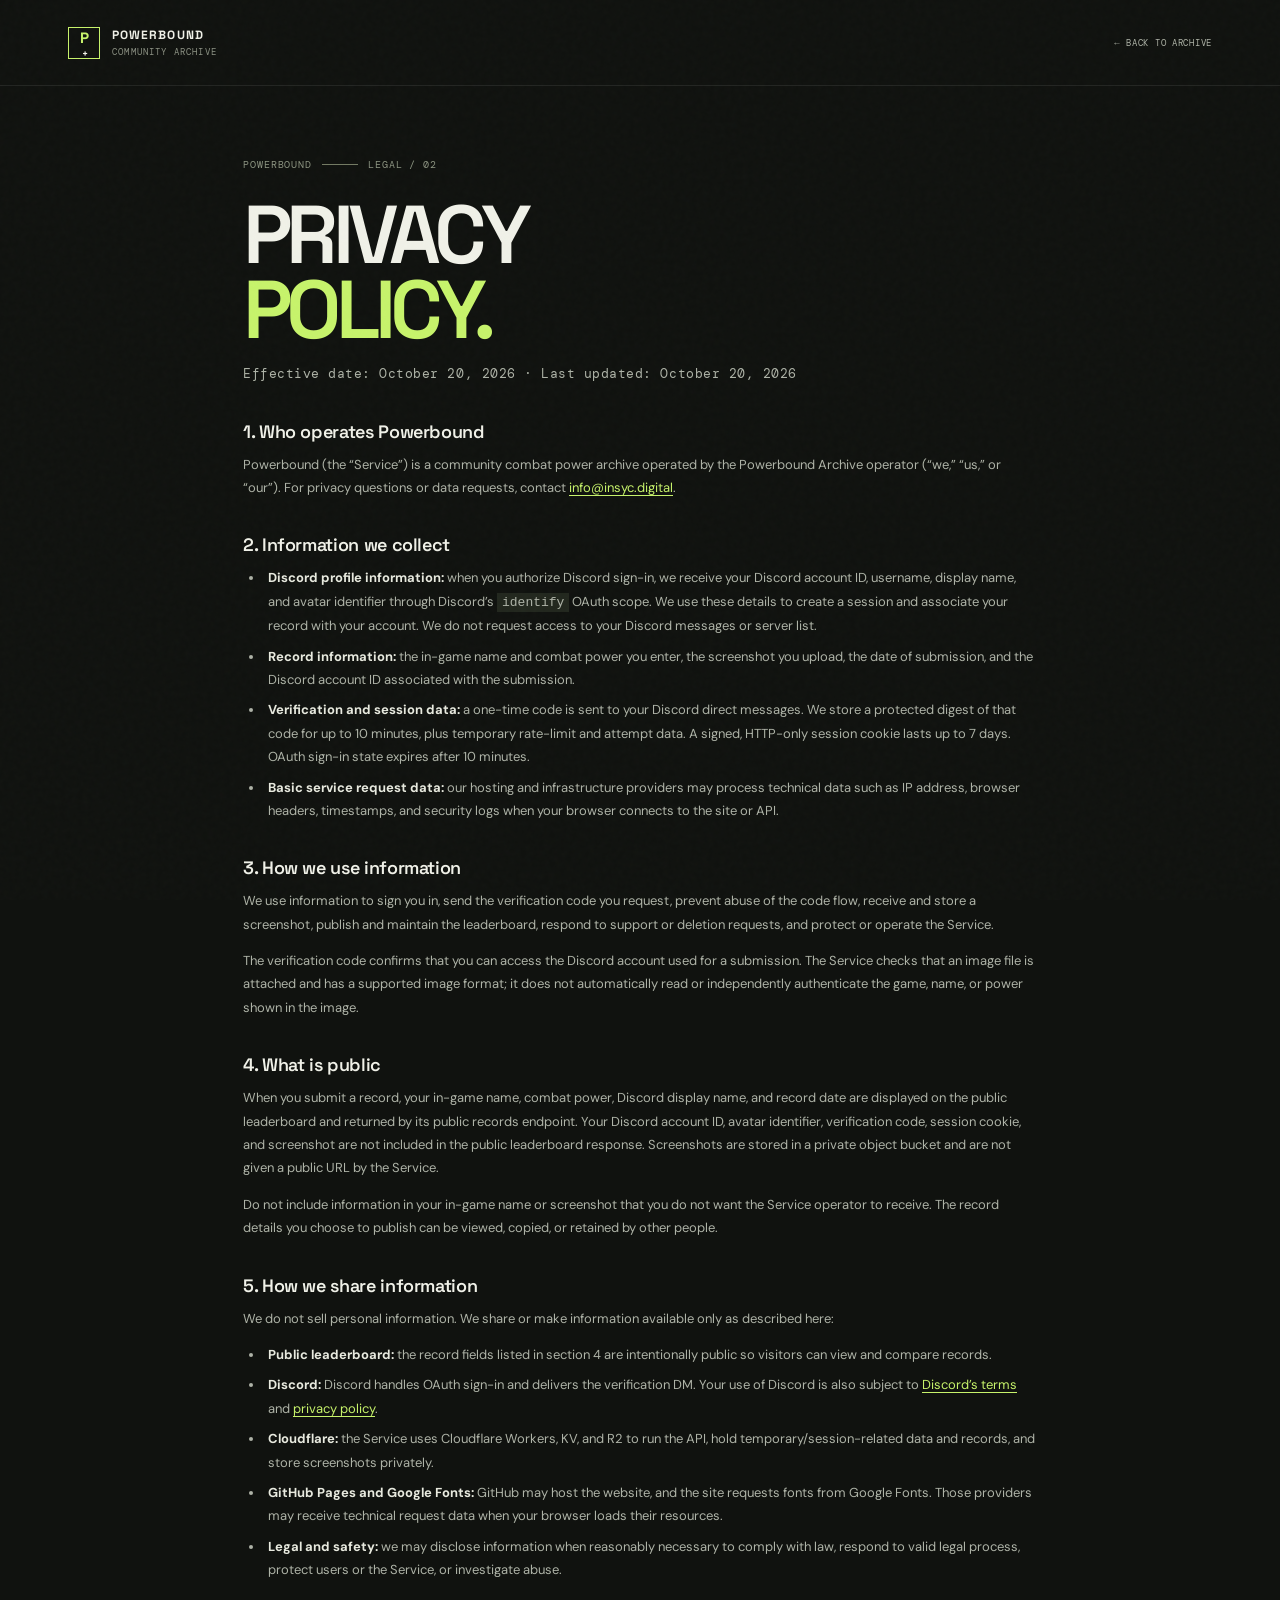
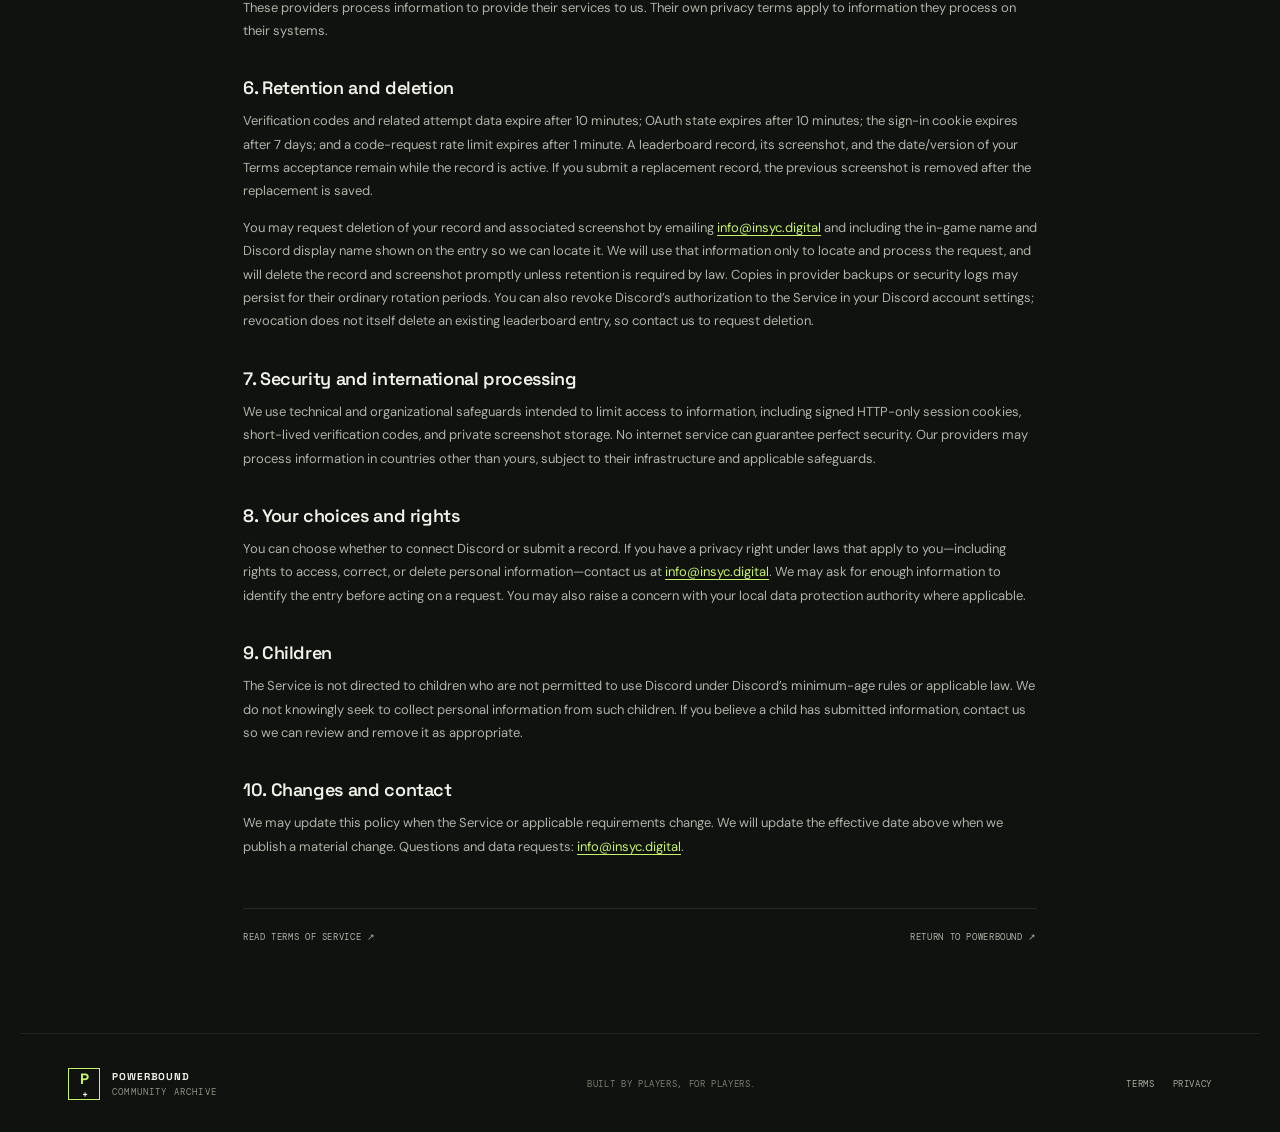
==== privacy.html @ e510de58 "Add public Powerbound terms and privacy pages" ====
<!doctype html>
<html lang="en">
<head>
  <meta charset="utf-8">
  <meta name="viewport" content="width=device-width, initial-scale=1">
  <meta name="theme-color" content="#10120f">
  <meta name="description" content="How Powerbound collects, uses, stores, and shares information.">
  <title>Privacy Policy — Powerbound</title>
  <link rel="preconnect" href="https://fonts.googleapis.com"><link rel="preconnect" href="https://fonts.gstatic.com" crossorigin>
  <link href="https://fonts.googleapis.com/css2?family=DM+Mono:wght@400;500&family=DM+Sans:wght@400;500;600;700&family=Space+Grotesk:wght@500;600;700&display=swap" rel="stylesheet">
  <link rel="stylesheet" href="styles.css"><link rel="stylesheet" href="legal.css">
</head>
<body><div class="grain" aria-hidden="true"></div>
  <header class="topbar legal-top"><a class="brand" href="index.html"><span class="brand-mark">P<span>+</span></span><span>POWERBOUND<span class="brand-sub">COMMUNITY ARCHIVE</span></span></a><a class="text-link" href="index.html">← BACK TO ARCHIVE</a></header>
  <main class="legal-main">
    <div class="eyebrow muted">POWERBOUND <span class="eyebrow-line"></span> LEGAL / 02</div>
    <h1>PRIVACY<br><span>POLICY.</span></h1>
    <p class="legal-meta">Effective date: October 20, 2026 · Last updated: October 20, 2026</p>
    <h2>1. Who operates Powerbound</h2>
    <p>Powerbound (the “Service”) is a community combat power archive operated by the Powerbound Archive operator (“we,” “us,” or “our”). For privacy questions or data requests, contact <a href="mailto:info@insyc.digital">info@insyc.digital</a>.</p>

    <h2>2. Information we collect</h2>
    <ul>
      <li><strong>Discord profile information:</strong> when you authorize Discord sign-in, we receive your Discord account ID, username, display name, and avatar identifier through Discord’s <code>identify</code> OAuth scope. We use these details to create a session and associate your record with your account. We do not request access to your Discord messages or server list.</li>
      <li><strong>Record information:</strong> the in-game name and combat power you enter, the screenshot you upload, the date of submission, and the Discord account ID associated with the submission.</li>
      <li><strong>Verification and session data:</strong> a one-time code is sent to your Discord direct messages. We store a protected digest of that code for up to 10 minutes, plus temporary rate-limit and attempt data. A signed, HTTP-only session cookie lasts up to 7 days. OAuth sign-in state expires after 10 minutes.</li>
      <li><strong>Basic service request data:</strong> our hosting and infrastructure providers may process technical data such as IP address, browser headers, timestamps, and security logs when your browser connects to the site or API.</li>
    </ul>

    <h2>3. How we use information</h2>
    <p>We use information to sign you in, send the verification code you request, prevent abuse of the code flow, receive and store a screenshot, publish and maintain the leaderboard, respond to support or deletion requests, and protect or operate the Service.</p>
    <p>The verification code confirms that you can access the Discord account used for a submission. The Service checks that an image file is attached and has a supported image format; it does not automatically read or independently authenticate the game, name, or power shown in the image.</p>

    <h2>4. What is public</h2>
    <p>When you submit a record, your in-game name, combat power, Discord display name, and record date are displayed on the public leaderboard and returned by its public records endpoint. Your Discord account ID, avatar identifier, verification code, session cookie, and screenshot are not included in the public leaderboard response. Screenshots are stored in a private object bucket and are not given a public URL by the Service.</p>
    <p>Do not include information in your in-game name or screenshot that you do not want the Service operator to receive. The record details you choose to publish can be viewed, copied, or retained by other people.</p>

    <h2>5. How we share information</h2>
    <p>We do not sell personal information. We share or make information available only as described here:</p>
    <ul>
      <li><strong>Public leaderboard:</strong> the record fields listed in section 4 are intentionally public so visitors can view and compare records.</li>
      <li><strong>Discord:</strong> Discord handles OAuth sign-in and delivers the verification DM. Your use of Discord is also subject to <a href="https://discord.com/terms" rel="noopener">Discord’s terms</a> and <a href="https://discord.com/privacy" rel="noopener">privacy policy</a>.</li>
      <li><strong>Cloudflare:</strong> the Service uses Cloudflare Workers, KV, and R2 to run the API, hold temporary/session-related data and records, and store screenshots privately.</li>
      <li><strong>GitHub Pages and Google Fonts:</strong> GitHub may host the website, and the site requests fonts from Google Fonts. Those providers may receive technical request data when your browser loads their resources.</li>
      <li><strong>Legal and safety:</strong> we may disclose information when reasonably necessary to comply with law, respond to valid legal process, protect users or the Service, or investigate abuse.</li>
    </ul>
    <p>These providers process information to provide their services to us. Their own privacy terms apply to information they process on their systems.</p>

    <h2>6. Retention and deletion</h2>
    <p>Verification codes and related attempt data expire after 10 minutes; OAuth state expires after 10 minutes; the sign-in cookie expires after 7 days; and a code-request rate limit expires after 1 minute. A leaderboard record, its screenshot, and the date/version of your Terms acceptance remain while the record is active. If you submit a replacement record, the previous screenshot is removed after the replacement is saved.</p>
    <p>You may request deletion of your record and associated screenshot by emailing <a href="mailto:info@insyc.digital">info@insyc.digital</a> and including the in-game name and Discord display name shown on the entry so we can locate it. We will use that information only to locate and process the request, and will delete the record and screenshot promptly unless retention is required by law. Copies in provider backups or security logs may persist for their ordinary rotation periods. You can also revoke Discord’s authorization to the Service in your Discord account settings; revocation does not itself delete an existing leaderboard entry, so contact us to request deletion.</p>

    <h2>7. Security and international processing</h2>
    <p>We use technical and organizational safeguards intended to limit access to information, including signed HTTP-only session cookies, short-lived verification codes, and private screenshot storage. No internet service can guarantee perfect security. Our providers may process information in countries other than yours, subject to their infrastructure and applicable safeguards.</p>

    <h2>8. Your choices and rights</h2>
    <p>You can choose whether to connect Discord or submit a record. If you have a privacy right under laws that apply to you—including rights to access, correct, or delete personal information—contact us at <a href="mailto:info@insyc.digital">info@insyc.digital</a>. We may ask for enough information to identify the entry before acting on a request. You may also raise a concern with your local data protection authority where applicable.</p>

    <h2>9. Children</h2>
    <p>The Service is not directed to children who are not permitted to use Discord under Discord’s minimum-age rules or applicable law. We do not knowingly seek to collect personal information from such children. If you believe a child has submitted information, contact us so we can review and remove it as appropriate.</p>

    <h2>10. Changes and contact</h2>
    <p>We may update this policy when the Service or applicable requirements change. We will update the effective date above when we publish a material change. Questions and data requests: <a href="mailto:info@insyc.digital">info@insyc.digital</a>.</p>
    <div class="legal-end"><a class="text-link" href="terms.html">READ TERMS OF SERVICE ↗</a><a class="text-link" href="index.html">RETURN TO POWERBOUND ↗</a></div>
  </main>
  <footer><a class="brand footer-brand" href="index.html"><span class="brand-mark">P<span>+</span></span><span>POWERBOUND<span class="brand-sub">COMMUNITY ARCHIVE</span></span></a><span>BUILT BY PLAYERS, FOR PLAYERS.</span><div class="footer-legal"><a href="terms.html">TERMS</a><a href="privacy.html">PRIVACY</a></div></footer>
</body></html>
---- styles.css ----
:root{--bg:#10120f;--panel:#171a16;--panel2:#1c201b;--line:#30352d;--muted:#8c9284;--cream:#f0f1e8;--lime:#c7f36b;--lime2:#a6d84f;--mono:'DM Mono',monospace;--display:'Space Grotesk',sans-serif;--body:'DM Sans',sans-serif}*{box-sizing:border-box}html{scroll-behavior:smooth}body{margin:0;background:var(--bg);color:var(--cream);font-family:var(--body);font-size:14px}.grain{position:fixed;inset:0;pointer-events:none;z-index:10;opacity:.035;background-image:url("data:image/svg+xml,%3Csvg viewBox='0 0 180 180' xmlns='http://www.w3.org/2000/svg'%3E%3Cfilter id='n'%3E%3CfeTurbulence type='fractalNoise' baseFrequency='.88' numOctaves='3' stitchTiles='stitch'/%3E%3C/filter%3E%3Crect width='100%25' height='100%25' filter='url(%23n)' opacity='.6'/%3E%3C/svg%3E")}.topbar,main,footer{max-width:1240px;margin:auto}.topbar{height:86px;padding:0 48px;display:flex;align-items:center;justify-content:space-between;border-bottom:1px solid #ffffff14}.brand{display:flex;align-items:center;gap:12px;text-decoration:none;color:var(--cream);font:700 12px var(--display);letter-spacing:.09em}.brand-mark{width:32px;height:32px;display:grid;place-items:center;border:1px solid var(--lime);color:var(--lime);font:700 15px var(--display);letter-spacing:-.1em}.brand-mark span,.stats-mark span{color:var(--cream);font-size:10px}.brand-sub{display:block;margin-top:3px;font:9px var(--mono);letter-spacing:.13em;color:var(--muted)}nav{display:flex;gap:38px;margin-left:10%;}nav a,.text-link{color:#aeb3a7;text-decoration:none;font-size:12px;transition:color .2s}nav a:hover,.text-link:hover{color:var(--lime)}button{font:inherit;cursor:pointer}.discord-button{display:flex;align-items:center;gap:10px;background:transparent;border:1px solid #454a3f;color:var(--cream);padding:11px 15px;font-size:11px;transition:.2s}.discord-button:hover{border-color:var(--lime);color:var(--lime)}.discord-button svg{width:17px;height:17px}.hero{min-height:555px;padding:86px 48px 76px;display:grid;grid-template-columns:1.08fr .92fr;position:relative;overflow:hidden;border-bottom:1px solid #ffffff14}.hero-copy{position:relative;z-index:2}.eyebrow{display:flex;align-items:center;gap:10px;color:var(--lime);font:10px var(--mono);letter-spacing:.09em}.eyebrow-line{display:inline-block;width:36px;height:1px;background:#737a63}.live-dot,.tag-dot{width:7px;height:7px;border-radius:50%;background:var(--lime);box-shadow:0 0 12px #c7f36b8c;display:inline-block}.hero h1{font:600 clamp(56px,7.5vw,96px)/.91 var(--display);letter-spacing:-.075em;margin:31px 0 25px}.hero h1>span,.how h2 span{color:var(--lime)}.hero-text{max-width:400px;color:#a5aa9d;font-size:14px;line-height:1.75;margin-bottom:31px}.hero-actions{display:flex;align-items:center;gap:28px}.primary-button,.secondary-button{background:var(--lime);border:1px solid var(--lime);color:#141710;padding:14px 17px;font:600 12px var(--body);transition:.2s}.primary-button:hover,.secondary-button:hover{background:#ddffa0;border-color:#ddffa0;transform:translateY(-1px)}.primary-button span,.secondary-button span{margin-left:25px;font-size:17px}.text-link span{color:var(--lime);margin-left:7px}.hero-note{margin-top:40px;font:9px var(--mono);letter-spacing:.08em;color:#a1a797}.shield{color:var(--lime);font-size:14px;vertical-align:-1px;margin-right:6px}.note-divider{padding:0 8px;color:#61685b}.hero-art{position:relative;min-height:370px;display:grid;place-items:center;margin-top:-5px}.orbit{position:absolute;left:50%;top:50%;border:1px solid #c7f36b1a;border-radius:50%;transform:translate(-50%,-50%)}.orbit-one{width:255px;height:255px}.orbit-two{width:370px;height:370px;border-style:dashed;animation:rotate 70s linear infinite}.orbit-three{width:475px;height:475px;border-color:#ffffff0b}@keyframes rotate{to{transform:translate(-50%,-50%) rotate(360deg)}}.power-core{position:relative;z-index:1;width:213px;height:213px;border:1px solid #c7f36b5c;border-radius:50%;background:radial-gradient(circle,#22291b 0,#151812 72%);box-shadow:0 0 65px #a1d34617, inset 0 0 35px #a1d3460d;display:flex;align-items:center;justify-content:center;flex-direction:column;text-align:center}.core-kicker,.core-label{font:9px var(--mono);letter-spacing:.12em;color:#a9b29a}.core-value{font:600 74px/.95 var(--display);color:var(--lime);letter-spacing:-.08em}.core-rule{width:34px;height:1px;background:var(--lime);margin:11px 0}.core-label{line-height:1.65;font-size:8px}.float-tag{position:absolute;z-index:2;border:1px solid #4b5141;background:#171a15;padding:11px 13px;font:9px var(--mono);letter-spacing:.04em;color:#a7ad9f;display:flex;align-items:center;gap:9px}.float-tag b{color:var(--lime);font-weight:400}.tag-top{top:51px;right:0}.tag-bottom{bottom:56px;left:0}.tag-icon{font-size:23px;color:var(--lime)}.art-coordinates{position:absolute;right:0;bottom:3px;color:#71796a;font:9px/1.7 var(--mono);text-align:right;letter-spacing:.08em}.spark{position:absolute;width:23px;color:var(--lime);top:93px;left:12%}.stats{height:118px;border-bottom:1px solid #ffffff14;display:grid;grid-template-columns:1fr 1fr 1fr auto;align-items:center;padding:0 48px;gap:30px}.stats>div:not(.stats-mark){display:flex;flex-direction:column;gap:10px}.stat-label{font:9px var(--mono);letter-spacing:.1em;color:#858c7b}.stats strong{font:600 23px var(--display);letter-spacing:-.04em}.stats-mark{font:700 30px var(--display);color:var(--lime)}.rankings{padding:93px 48px 82px}.section-heading{display:flex;justify-content:space-between;align-items:end;margin-bottom:32px}.muted{color:#8c9481}.section-heading h2,.how h2,.modal h2{font:600 43px/.97 var(--display);letter-spacing:-.055em;margin:17px 0 0}.accent{color:var(--lime)}.all-link{margin-bottom:7px}.table-wrap{border:1px solid var(--line);background:#141713}.table-head,.record-row{display:grid;grid-template-columns:1.7fr 1.05fr 1fr .7fr;align-items:center}.table-head{padding:15px 22px;border-bottom:1px solid var(--line);font:9px var(--mono);letter-spacing:.08em;color:#858c7b}.record-row{min-height:69px;padding:10px 22px;border-bottom:1px solid #ffffff0d}.record-row:last-child{border:0}.player-cell{display:flex;align-items:center;gap:13px}.rank-no{font:11px var(--mono);color:#858c7b;width:22px}.avatar{width:31px;height:31px;background:#293021;color:var(--lime);display:grid;place-items:center;font:600 12px var(--display)}.player-name{font-weight:600;font-size:12px}.player-discord{font:9px var(--mono);color:#818778;margin-top:3px}.power-cell{font:600 15px var(--display);letter-spacing:-.02em}.record-date{font:10px var(--mono);color:#92988a}.verified{font:9px var(--mono);letter-spacing:.04em;color:var(--lime);display:flex;align-items:center;gap:7px}.verified span{font-size:13px}.empty-state{height:205px;display:flex;align-items:center;justify-content:center;flex-direction:column;gap:10px;text-align:center}.empty-symbol{color:var(--lime);font-size:23px}.empty-state strong{font:500 11px var(--mono);letter-spacing:.1em}.empty-state>span:last-of-type{color:#838a7c;font-size:11px}.empty-state button{margin-top:7px;background:none;border:0;color:var(--lime);font:11px var(--body)}.empty-state button span{font-size:16px;margin-left:7px}.table-foot{padding:13px 3px;display:flex;justify-content:space-between;font:9px var(--mono);letter-spacing:.06em;color:#788071}.table-foot>span:last-child{display:flex;gap:8px;align-items:center}.table-foot .live-dot{width:6px;height:6px}.how{padding:80px 48px 96px;background:#151814;border-top:1px solid #ffffff12;display:grid;grid-template-columns:.85fr 1.15fr;gap:54px}.how h2{font-size:51px;line-height:.98;margin-top:22px}.steps{display:grid;grid-template-columns:repeat(3,1fr);gap:23px;padding-top:5px}.steps article{position:relative;border-top:1px solid #444a3d;padding-top:22px}.step-no{position:absolute;right:0;top:19px;color:#747c6c;font:9px var(--mono)}.step-icon{color:var(--lime);font-size:22px}.steps h3{font:600 11px var(--display);letter-spacing:.04em;margin:21px 0 10px}.steps p{font-size:11px;line-height:1.7;color:#969d8e;margin:0;max-width:175px}footer{min-height:100px;padding:22px 48px;display:flex;align-items:center;justify-content:space-between;border-top:1px solid #ffffff12;color:#778071;font:9px var(--mono);letter-spacing:.07em}footer a:last-child{color:#9fa695;text-decoration:none}.footer-brand{font-size:10px}dialog{border:1px solid #484e40;background:#151814;color:var(--cream);padding:0;width:min(530px,calc(100vw - 30px));max-height:92vh;overflow:auto}dialog::backdrop{background:#080a08d9;backdrop-filter:blur(4px)}.modal-close-form{position:sticky;top:10px;height:0;z-index:2}.modal-close{float:right;margin:12px 13px 0 0;width:32px;height:32px;background:#22271e;border:1px solid #444b3d;color:var(--cream);font-size:21px}.modal-content{padding:40px 42px 34px}.modal h2{font-size:42px;margin:18px 0 22px}.modal h2 span{color:var(--lime)}.auth-status{display:flex;align-items:center;gap:8px;padding:12px 13px;background:#1d211a;border:1px solid #363c30;color:#a9b09e;font-size:11px;margin-bottom:24px}.status-dot{width:7px;height:7px;border-radius:50%;background:#7d8475}.auth-status.connected .status-dot{background:var(--lime);box-shadow:0 0 10px #c7f36b80}.inline-login{margin-left:auto;background:none;border:0;color:var(--lime);font-size:11px}.auth-status.connected .inline-login{display:none}#record-form>label:not(.upload-box){display:block;font:9px var(--mono);letter-spacing:.07em;color:#bdc2b5;margin:17px 0 8px}#record-form>label span{float:right;color:#778071;font-size:8px}#record-form>input{width:100%;height:43px;background:#10120f;border:1px solid #34392f;padding:0 12px;color:var(--cream);font:12px var(--body);outline:none}#record-form>input:focus,#code:focus{border-color:var(--lime)}.upload-box{height:86px;border:1px dashed #515847;background:#191d17;display:flex;align-items:center;gap:13px;padding:13px;cursor:pointer;color:#9ea595;font-size:10px;line-height:1.7}.upload-box:hover{border-color:var(--lime)}.upload-box input{position:absolute;width:1px;height:1px;opacity:0}.upload-box b{color:var(--cream);font-weight:500}.upload-box small{color:#7f8775}.upload-icon{width:34px;height:34px;display:grid;place-items:center;color:var(--lime);border:1px solid #4a5340;font-size:18px}.verify-row{display:grid;grid-template-columns:1.2fr 1fr;gap:10px;margin-top:18px}.secondary-button{background:#22271e;border-color:#424a39;color:var(--cream);padding:11px 12px;font-size:10px}.secondary-button:hover{background:#2a3123;color:var(--lime);border-color:var(--lime)}.secondary-button span{margin-left:8px}.code-input-wrap input{height:100%;width:100%;min-height:42px;text-align:center;letter-spacing:.35em;font:14px var(--mono);background:#10120f;border:1px solid #34392f;color:var(--cream);outline:none}.form-hint,.privacy-copy{font-size:9px;color:#838a7c;line-height:1.6}.form-hint{margin:10px 0 15px}.submit-record{width:100%;display:flex;justify-content:space-between;align-items:center}.submit-record:disabled{opacity:.45;cursor:not-allowed;transform:none}.form-message{font-size:11px;line-height:1.5;margin-top:12px;color:var(--lime)}.form-message.error{color:#ff9c86}.privacy-copy{padding-top:12px;border-top:1px solid #ffffff12;margin:16px 0 0}.dragging .upload-box{border-color:var(--lime);background:#20271a}@media(max-width:780px){.topbar{padding:0 22px;height:72px}nav{display:none}.hero{padding:65px 22px 45px;grid-template-columns:1fr;min-height:0}.hero h1{font-size:clamp(59px,14vw,88px)}.hero-art{min-height:330px;margin-top:35px}.orbit-one{width:215px;height:215px}.orbit-two{width:305px;height:305px}.orbit-three{width:380px;height:380px}.power-core{width:175px;height:175px}.core-value{font-size:59px}.tag-top{right:0;top:20px}.tag-bottom{bottom:35px;left:0}.stats{padding:25px 22px;height:auto;grid-template-columns:1fr 1fr;gap:25px}.stats-mark{display:none}.rankings{padding:68px 22px}.section-heading h2{font-size:35px}.table-head,.record-row{grid-template-columns:1.4fr 1fr .75fr}.table-head span:last-child,.record-row>.verified{display:none}.table-head{padding:13px 12px;font-size:8px}.record-row{padding:10px 12px}.record-date{font-size:9px}.how{padding:65px 22px;grid-template-columns:1fr;gap:37px}.how h2{font-size:44px}.steps{gap:14px}.steps p{font-size:10px}footer{padding:20px 22px;gap:12px;flex-wrap:wrap}footer>span{display:none}.modal-content{padding:37px 24px 27px}}@media(max-width:430px){.discord-button{padding:10px}.discord-button span{font-size:0}.discord-button svg{width:18px}.hero-actions{gap:16px}.hero-actions .text-link{font-size:10px}.hero-note{font-size:8px}.section-heading{align-items:start}.all-link{font-size:10px}.table-head,.record-row{grid-template-columns:1.4fr .95fr .75fr}.avatar{width:27px;height:27px}.player-cell{gap:8px}.power-cell{font-size:13px}.steps{grid-template-columns:1fr;gap:20px}.steps article{min-height:110px}.steps p{max-width:270px}.step-icon{font-size:20px}.steps h3{margin-top:12px}.footer-brand{font-size:9px}footer a:last-child{font-size:8px}}

.legal-consent{display:flex;align-items:flex-start;gap:10px;margin:9px 0 16px;color:#a4ab9a;font-size:10px;line-height:1.6;cursor:pointer}.legal-consent input{flex:none;margin:2px 0 0;accent-color:#c7f36b}.legal-consent a{color:var(--lime);text-underline-offset:2px}.footer-legal{display:flex;gap:16px}.footer-legal a{color:#aab09f;text-decoration:none;font:9px var(--mono);letter-spacing:.07em}.footer-legal a:hover{color:var(--lime)}@media(max-width:600px){.footer-legal{order:3;width:100%;padding-top:12px;border-top:1px solid #ffffff12}}
---- legal.css ----
.legal-top{max-width:none;padding-left:max(24px,calc((100vw - 1144px)/2));padding-right:max(24px,calc((100vw - 1144px)/2))}.legal-top>.text-link{font:9px var(--mono);letter-spacing:.08em}.legal-main{max-width:850px;padding:72px 28px 90px}.legal-main h1{font:600 clamp(54px,8vw,82px)/.91 var(--display);letter-spacing:-.07em;margin:27px 0 15px}.legal-main h1 span{color:var(--lime)}.legal-meta{font:10px var(--mono);color:#92998a;letter-spacing:.04em;margin:0 0 28px}.legal-notice{padding:15px 17px;margin-bottom:37px;background:#191d16;border:1px solid #454c3c;color:#aeb5a1;font-size:11px;line-height:1.7}.legal-notice strong{color:var(--lime);font:10px var(--mono);letter-spacing:.08em}.legal-notice code{font:10px var(--mono);color:#f0b18f}.legal-main h2{font:600 18px var(--display);letter-spacing:-.02em;margin:34px 0 10px;color:var(--cream)}.legal-main p,.legal-main li{font-size:13px;line-height:1.8;color:#aeb3a7}.legal-main p{margin:0 0 13px}.legal-main ul{padding-left:21px;margin:9px 0 14px}.legal-main li{padding-left:4px;margin:7px 0}.legal-main strong{color:#e8eadf}.legal-main a:not(.text-link){color:var(--lime);text-decoration:underline;text-underline-offset:3px}.legal-main code{background:#22271e;padding:2px 5px}.legal-end{border-top:1px solid #ffffff18;margin-top:50px;padding-top:22px;display:flex;justify-content:space-between;gap:18px}.legal-end .text-link{font:9px var(--mono);letter-spacing:.07em}.footer-legal{display:flex;gap:18px}.footer-legal a{color:#aab09f;text-decoration:none}.footer-legal a:hover{color:var(--lime)}@media(max-width:600px){.legal-top{height:72px}.legal-top .brand{font-size:10px}.legal-top>.text-link{font-size:8px}.legal-main{padding:54px 22px 65px}.legal-main p,.legal-main li{font-size:12px}.legal-end{flex-direction:column;gap:14px}footer{gap:15px}.footer-legal{order:3;width:100%;padding-top:12px;border-top:1px solid #ffffff12}}
.policy-index-intro{max-width:560px;margin:20px 0 32px!important}.policy-cards{display:grid;grid-template-columns:1fr 1fr;gap:14px}.policy-cards>a{display:flex;flex-direction:column;min-height:168px;padding:20px;border:1px solid var(--line);background:#151814;text-decoration:none!important;transition:border-color .2s}.policy-cards>a:hover{border-color:var(--lime)}.policy-number{font:9px var(--mono);letter-spacing:.08em;color:var(--lime)}.policy-cards strong{font:600 20px var(--display);color:var(--cream);margin:21px 0 8px}.policy-cards a>span:last-child{font-size:11px;color:#9fa696;line-height:1.6}.policy-cards b{color:var(--lime);font-size:15px;margin-left:5px}@media(max-width:560px){.policy-cards{grid-template-columns:1fr}.policy-cards>a{min-height:140px}}
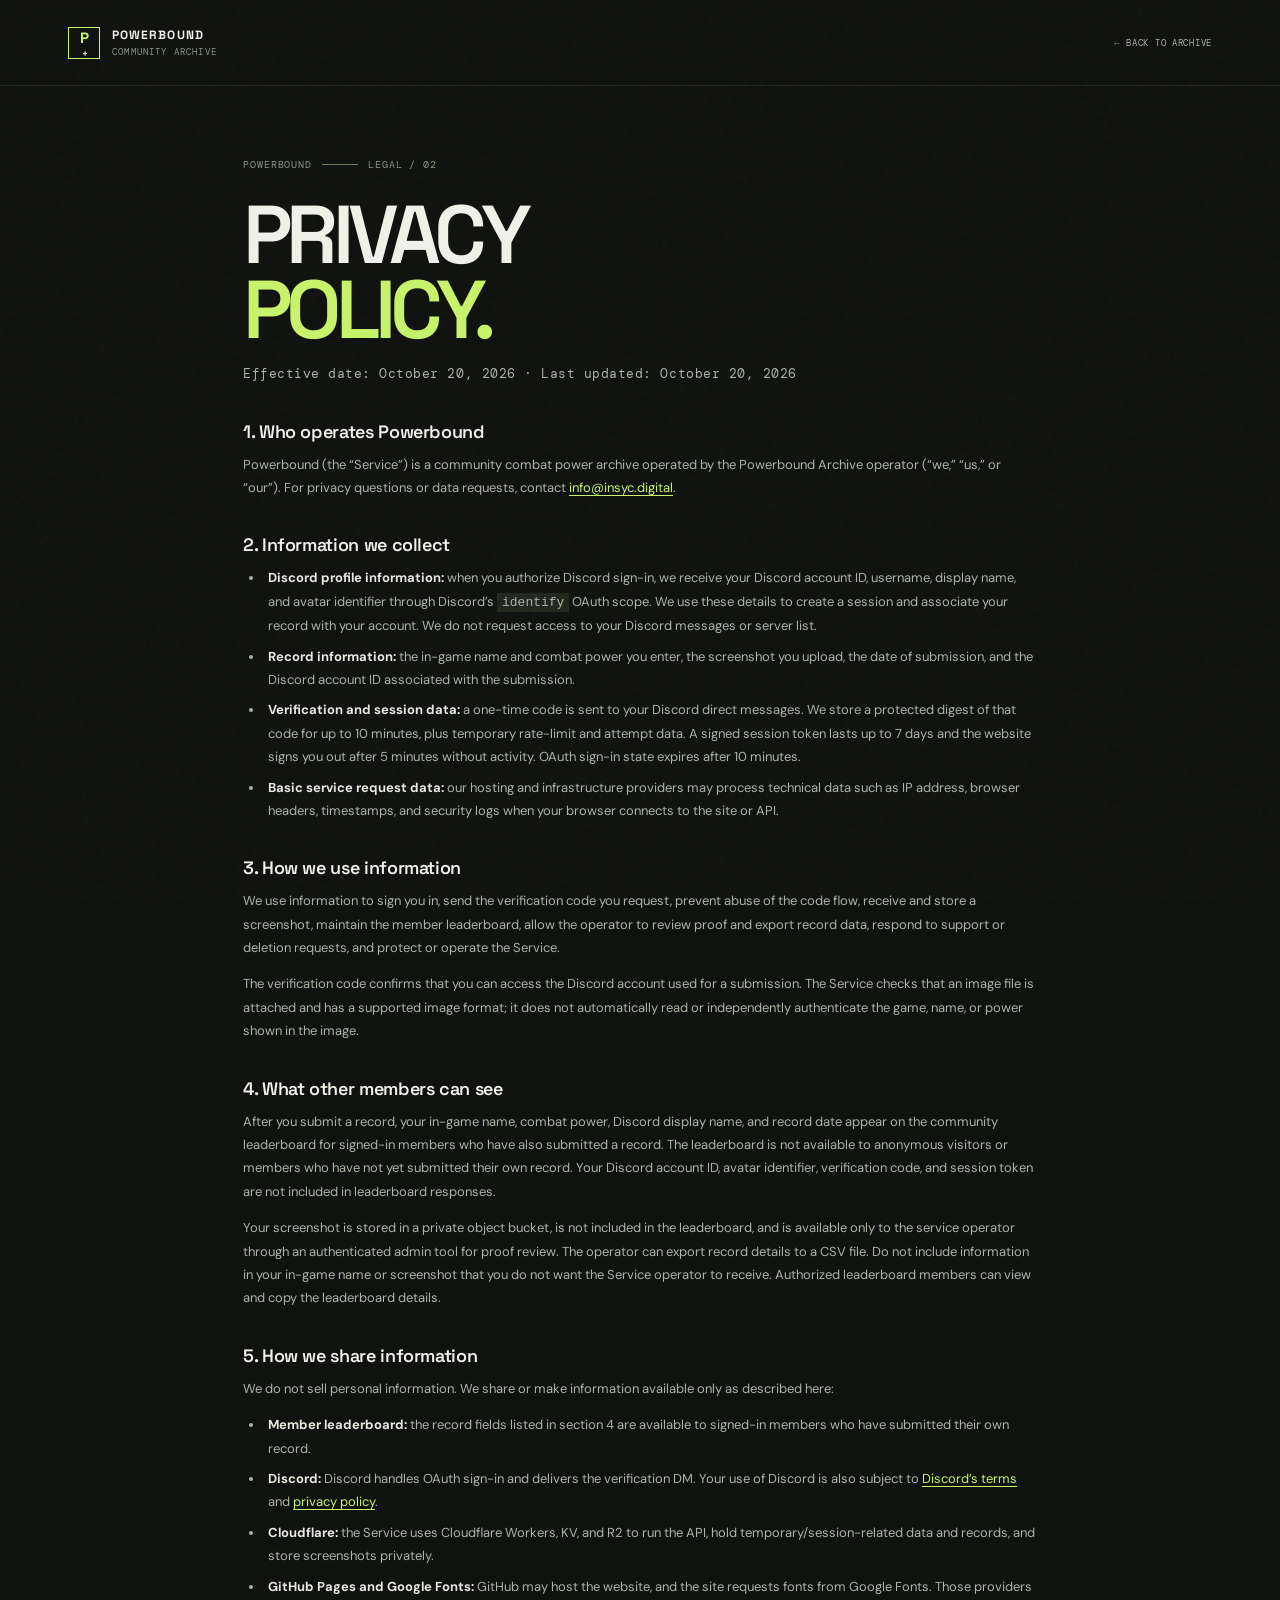
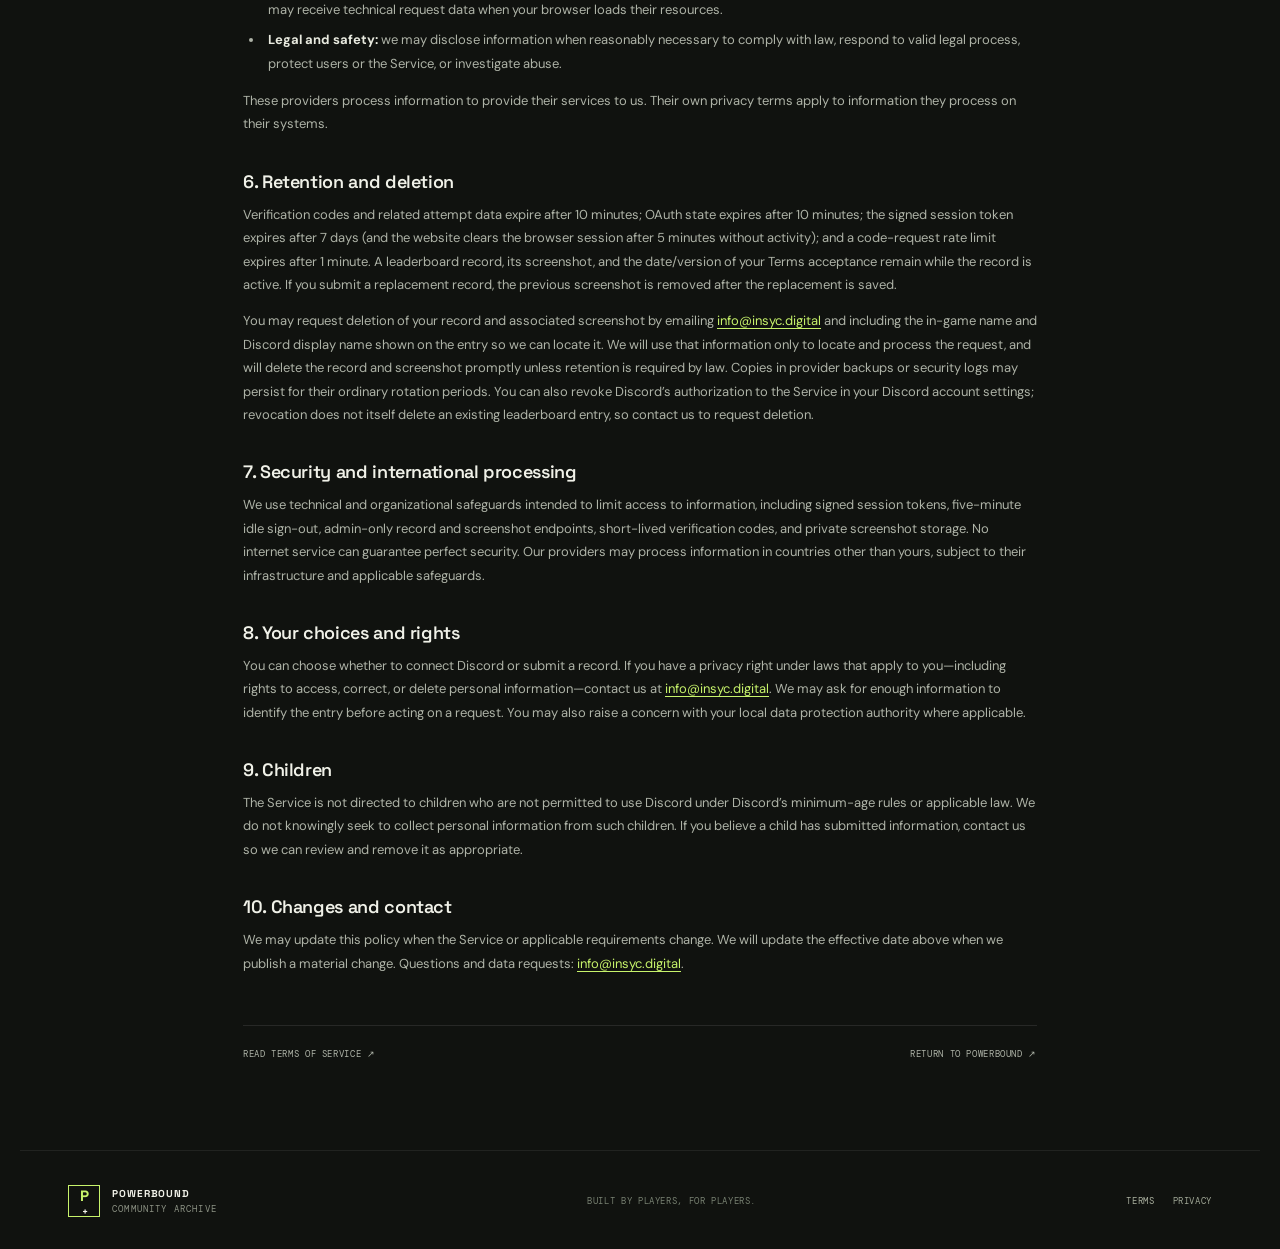
==== commit 8609fbea: "Update member leaderboard privacy terms" ====
--- a/privacy.html
+++ b/privacy.html
@@ -23,22 +23,22 @@
     <ul>
       <li><strong>Discord profile information:</strong> when you authorize Discord sign-in, we receive your Discord account ID, username, display name, and avatar identifier through Discord’s <code>identify</code> OAuth scope. We use these details to create a session and associate your record with your account. We do not request access to your Discord messages or server list.</li>
       <li><strong>Record information:</strong> the in-game name and combat power you enter, the screenshot you upload, the date of submission, and the Discord account ID associated with the submission.</li>
-      <li><strong>Verification and session data:</strong> a one-time code is sent to your Discord direct messages. We store a protected digest of that code for up to 10 minutes, plus temporary rate-limit and attempt data. A signed, HTTP-only session cookie lasts up to 7 days. OAuth sign-in state expires after 10 minutes.</li>
+      <li><strong>Verification and session data:</strong> a one-time code is sent to your Discord direct messages. We store a protected digest of that code for up to 10 minutes, plus temporary rate-limit and attempt data. A signed session token lasts up to 7 days and the website signs you out after 5 minutes without activity. OAuth sign-in state expires after 10 minutes.</li>
       <li><strong>Basic service request data:</strong> our hosting and infrastructure providers may process technical data such as IP address, browser headers, timestamps, and security logs when your browser connects to the site or API.</li>
     </ul>
 
     <h2>3. How we use information</h2>
-    <p>We use information to sign you in, send the verification code you request, prevent abuse of the code flow, receive and store a screenshot, publish and maintain the leaderboard, respond to support or deletion requests, and protect or operate the Service.</p>
+    <p>We use information to sign you in, send the verification code you request, prevent abuse of the code flow, receive and store a screenshot, maintain the member leaderboard, allow the operator to review proof and export record data, respond to support or deletion requests, and protect or operate the Service.</p>
     <p>The verification code confirms that you can access the Discord account used for a submission. The Service checks that an image file is attached and has a supported image format; it does not automatically read or independently authenticate the game, name, or power shown in the image.</p>
 
-    <h2>4. What is public</h2>
-    <p>When you submit a record, your in-game name, combat power, Discord display name, and record date are displayed on the public leaderboard and returned by its public records endpoint. Your Discord account ID, avatar identifier, verification code, session cookie, and screenshot are not included in the public leaderboard response. Screenshots are stored in a private object bucket and are not given a public URL by the Service.</p>
-    <p>Do not include information in your in-game name or screenshot that you do not want the Service operator to receive. The record details you choose to publish can be viewed, copied, or retained by other people.</p>
+    <h2>4. What other members can see</h2>
+    <p>After you submit a record, your in-game name, combat power, Discord display name, and record date appear on the community leaderboard for signed-in members who have also submitted a record. The leaderboard is not available to anonymous visitors or members who have not yet submitted their own record. Your Discord account ID, avatar identifier, verification code, and session token are not included in leaderboard responses.</p>
+    <p>Your screenshot is stored in a private object bucket, is not included in the leaderboard, and is available only to the service operator through an authenticated admin tool for proof review. The operator can export record details to a CSV file. Do not include information in your in-game name or screenshot that you do not want the Service operator to receive. Authorized leaderboard members can view and copy the leaderboard details.</p>
 
     <h2>5. How we share information</h2>
     <p>We do not sell personal information. We share or make information available only as described here:</p>
     <ul>
-      <li><strong>Public leaderboard:</strong> the record fields listed in section 4 are intentionally public so visitors can view and compare records.</li>
+      <li><strong>Member leaderboard:</strong> the record fields listed in section 4 are available to signed-in members who have submitted their own record.</li>
       <li><strong>Discord:</strong> Discord handles OAuth sign-in and delivers the verification DM. Your use of Discord is also subject to <a href="https://discord.com/terms" rel="noopener">Discord’s terms</a> and <a href="https://discord.com/privacy" rel="noopener">privacy policy</a>.</li>
       <li><strong>Cloudflare:</strong> the Service uses Cloudflare Workers, KV, and R2 to run the API, hold temporary/session-related data and records, and store screenshots privately.</li>
       <li><strong>GitHub Pages and Google Fonts:</strong> GitHub may host the website, and the site requests fonts from Google Fonts. Those providers may receive technical request data when your browser loads their resources.</li>
@@ -47,11 +47,11 @@
     <p>These providers process information to provide their services to us. Their own privacy terms apply to information they process on their systems.</p>
 
     <h2>6. Retention and deletion</h2>
-    <p>Verification codes and related attempt data expire after 10 minutes; OAuth state expires after 10 minutes; the sign-in cookie expires after 7 days; and a code-request rate limit expires after 1 minute. A leaderboard record, its screenshot, and the date/version of your Terms acceptance remain while the record is active. If you submit a replacement record, the previous screenshot is removed after the replacement is saved.</p>
+    <p>Verification codes and related attempt data expire after 10 minutes; OAuth state expires after 10 minutes; the signed session token expires after 7 days (and the website clears the browser session after 5 minutes without activity); and a code-request rate limit expires after 1 minute. A leaderboard record, its screenshot, and the date/version of your Terms acceptance remain while the record is active. If you submit a replacement record, the previous screenshot is removed after the replacement is saved.</p>
     <p>You may request deletion of your record and associated screenshot by emailing <a href="mailto:info@insyc.digital">info@insyc.digital</a> and including the in-game name and Discord display name shown on the entry so we can locate it. We will use that information only to locate and process the request, and will delete the record and screenshot promptly unless retention is required by law. Copies in provider backups or security logs may persist for their ordinary rotation periods. You can also revoke Discord’s authorization to the Service in your Discord account settings; revocation does not itself delete an existing leaderboard entry, so contact us to request deletion.</p>
 
     <h2>7. Security and international processing</h2>
-    <p>We use technical and organizational safeguards intended to limit access to information, including signed HTTP-only session cookies, short-lived verification codes, and private screenshot storage. No internet service can guarantee perfect security. Our providers may process information in countries other than yours, subject to their infrastructure and applicable safeguards.</p>
+    <p>We use technical and organizational safeguards intended to limit access to information, including signed session tokens, five-minute idle sign-out, admin-only record and screenshot endpoints, short-lived verification codes, and private screenshot storage. No internet service can guarantee perfect security. Our providers may process information in countries other than yours, subject to their infrastructure and applicable safeguards.</p>
 
     <h2>8. Your choices and rights</h2>
     <p>You can choose whether to connect Discord or submit a record. If you have a privacy right under laws that apply to you—including rights to access, correct, or delete personal information—contact us at <a href="mailto:info@insyc.digital">info@insyc.digital</a>. We may ask for enough information to identify the entry before acting on a request. You may also raise a concern with your local data protection authority where applicable.</p>
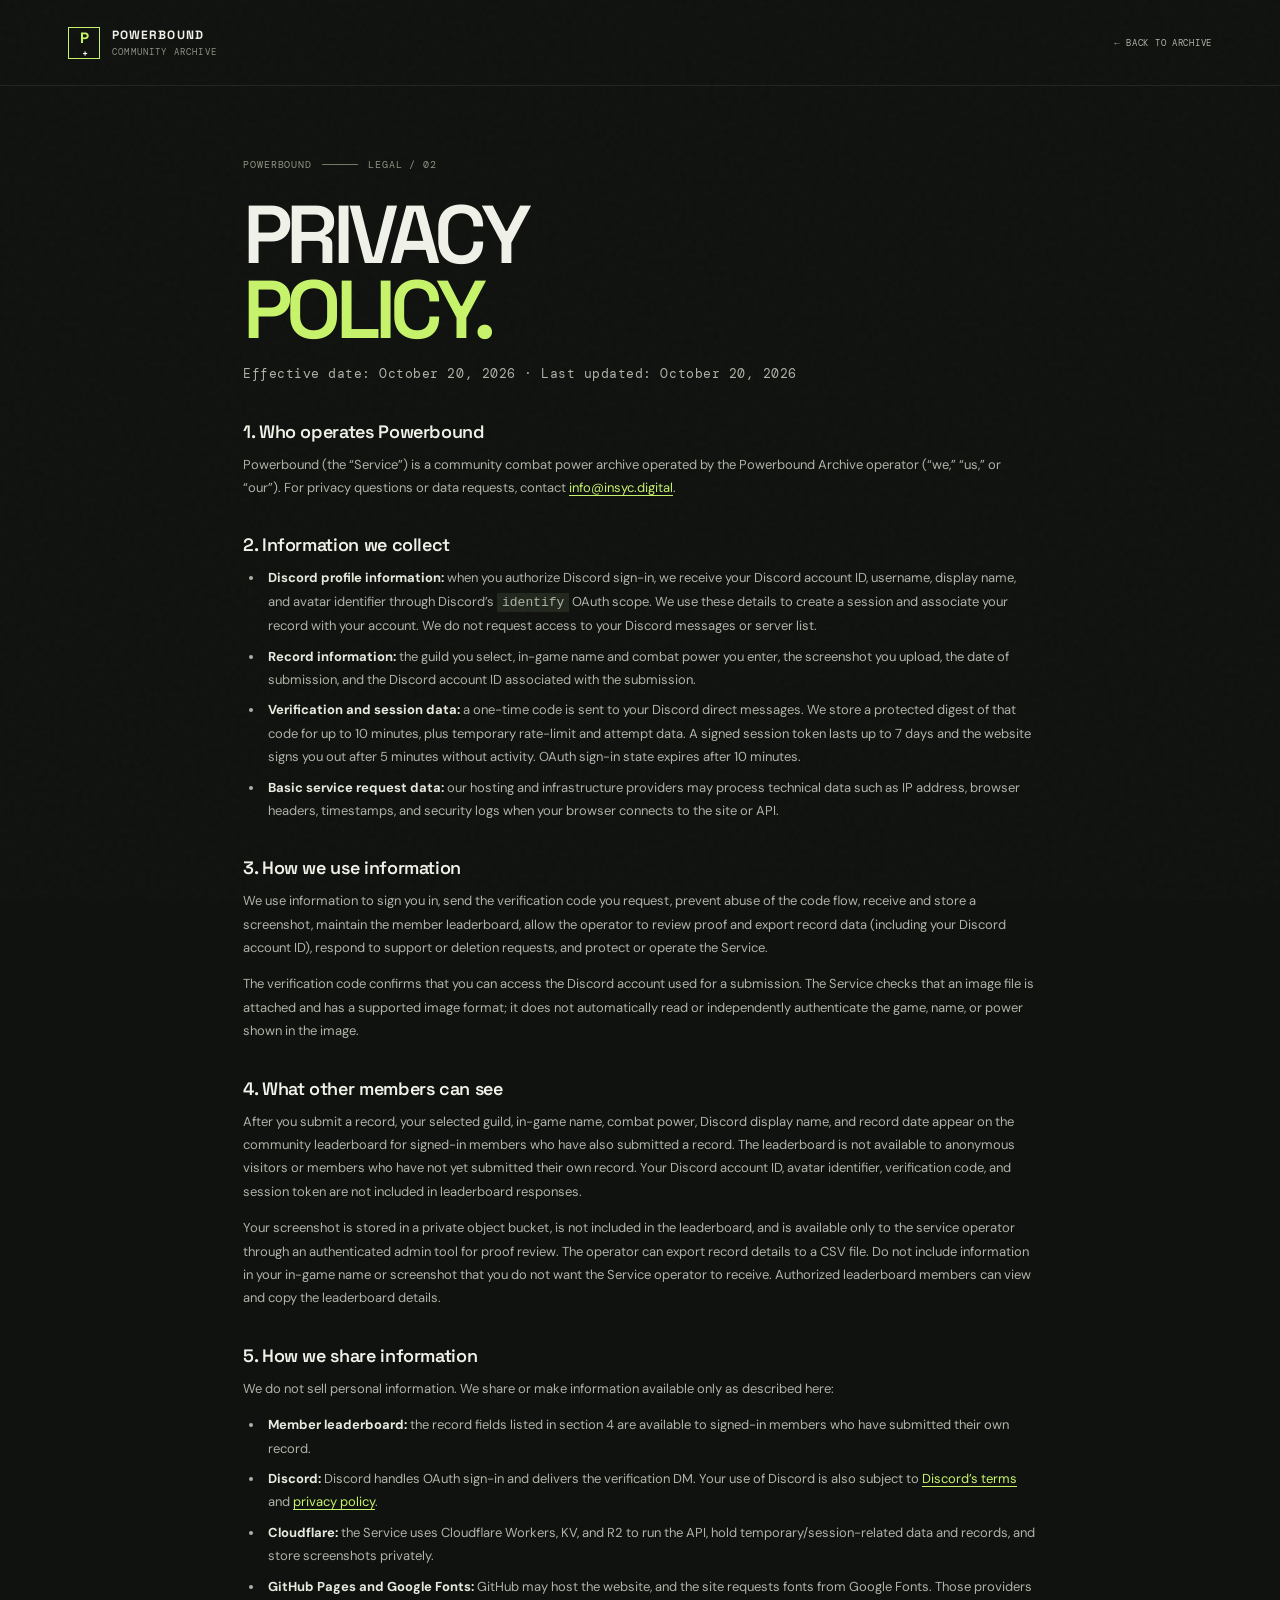
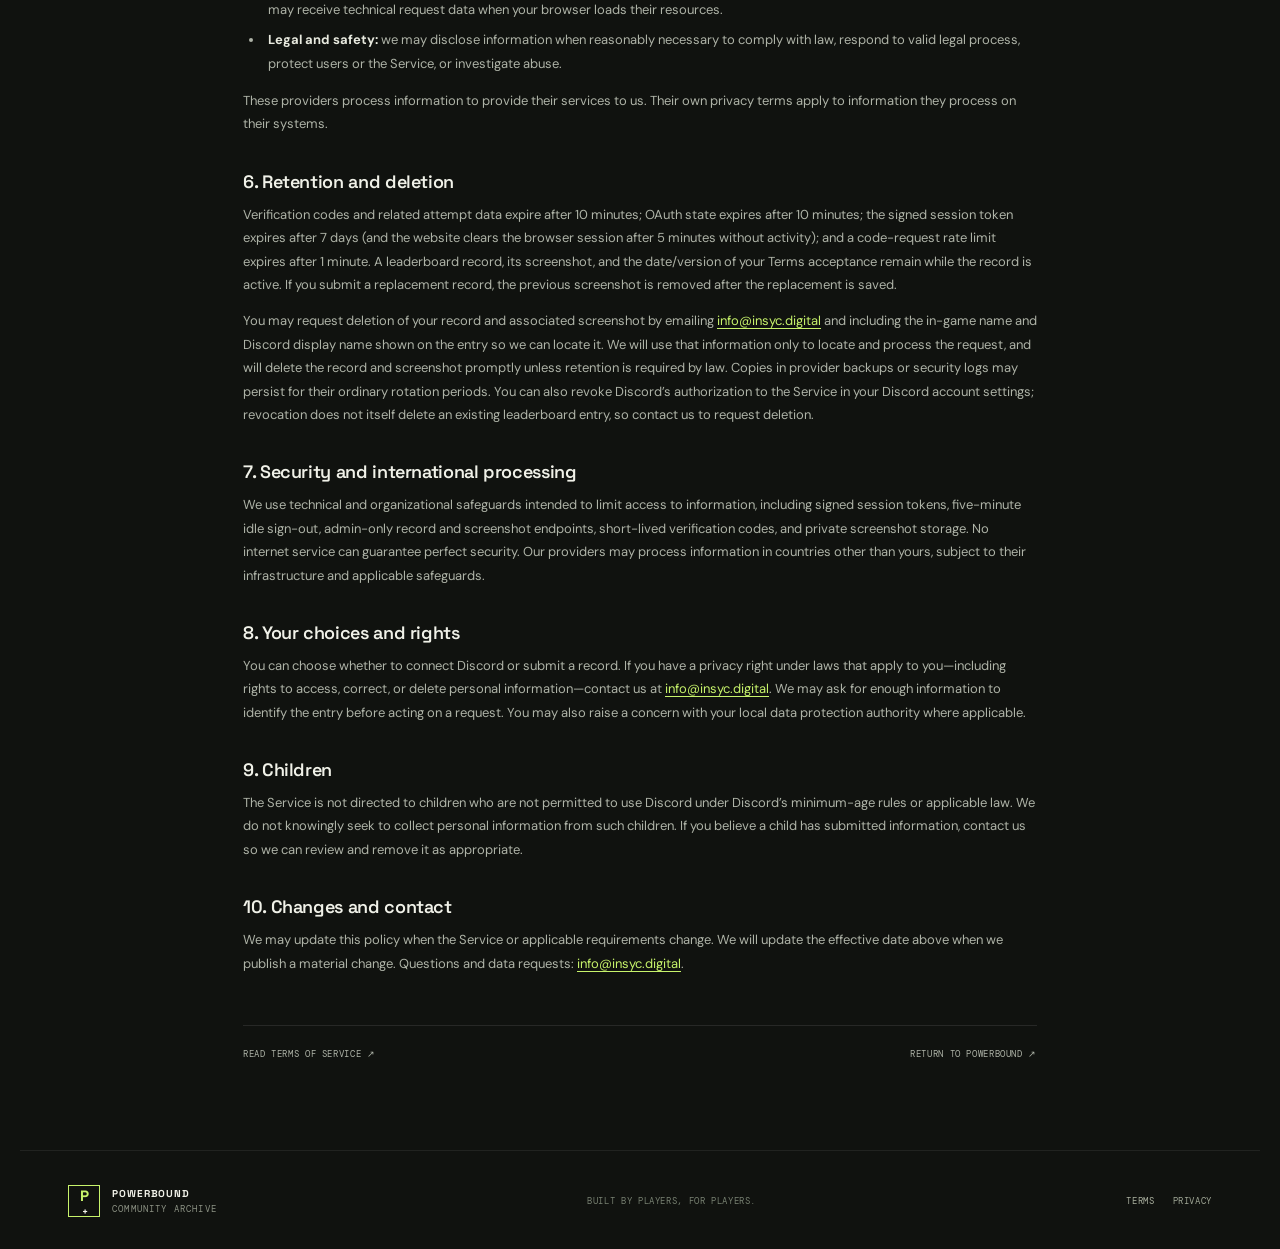
==== commit 07363185: "Document guild records and CSV fields" ====
--- a/privacy.html
+++ b/privacy.html
@@ -22,17 +22,17 @@
     <h2>2. Information we collect</h2>
     <ul>
       <li><strong>Discord profile information:</strong> when you authorize Discord sign-in, we receive your Discord account ID, username, display name, and avatar identifier through Discord’s <code>identify</code> OAuth scope. We use these details to create a session and associate your record with your account. We do not request access to your Discord messages or server list.</li>
-      <li><strong>Record information:</strong> the in-game name and combat power you enter, the screenshot you upload, the date of submission, and the Discord account ID associated with the submission.</li>
+      <li><strong>Record information:</strong> the guild you select, in-game name and combat power you enter, the screenshot you upload, the date of submission, and the Discord account ID associated with the submission.</li>
       <li><strong>Verification and session data:</strong> a one-time code is sent to your Discord direct messages. We store a protected digest of that code for up to 10 minutes, plus temporary rate-limit and attempt data. A signed session token lasts up to 7 days and the website signs you out after 5 minutes without activity. OAuth sign-in state expires after 10 minutes.</li>
       <li><strong>Basic service request data:</strong> our hosting and infrastructure providers may process technical data such as IP address, browser headers, timestamps, and security logs when your browser connects to the site or API.</li>
     </ul>
 
     <h2>3. How we use information</h2>
-    <p>We use information to sign you in, send the verification code you request, prevent abuse of the code flow, receive and store a screenshot, maintain the member leaderboard, allow the operator to review proof and export record data, respond to support or deletion requests, and protect or operate the Service.</p>
+    <p>We use information to sign you in, send the verification code you request, prevent abuse of the code flow, receive and store a screenshot, maintain the member leaderboard, allow the operator to review proof and export record data (including your Discord account ID), respond to support or deletion requests, and protect or operate the Service.</p>
     <p>The verification code confirms that you can access the Discord account used for a submission. The Service checks that an image file is attached and has a supported image format; it does not automatically read or independently authenticate the game, name, or power shown in the image.</p>
 
     <h2>4. What other members can see</h2>
-    <p>After you submit a record, your in-game name, combat power, Discord display name, and record date appear on the community leaderboard for signed-in members who have also submitted a record. The leaderboard is not available to anonymous visitors or members who have not yet submitted their own record. Your Discord account ID, avatar identifier, verification code, and session token are not included in leaderboard responses.</p>
+    <p>After you submit a record, your selected guild, in-game name, combat power, Discord display name, and record date appear on the community leaderboard for signed-in members who have also submitted a record. The leaderboard is not available to anonymous visitors or members who have not yet submitted their own record. Your Discord account ID, avatar identifier, verification code, and session token are not included in leaderboard responses.</p>
     <p>Your screenshot is stored in a private object bucket, is not included in the leaderboard, and is available only to the service operator through an authenticated admin tool for proof review. The operator can export record details to a CSV file. Do not include information in your in-game name or screenshot that you do not want the Service operator to receive. Authorized leaderboard members can view and copy the leaderboard details.</p>
 
     <h2>5. How we share information</h2>
